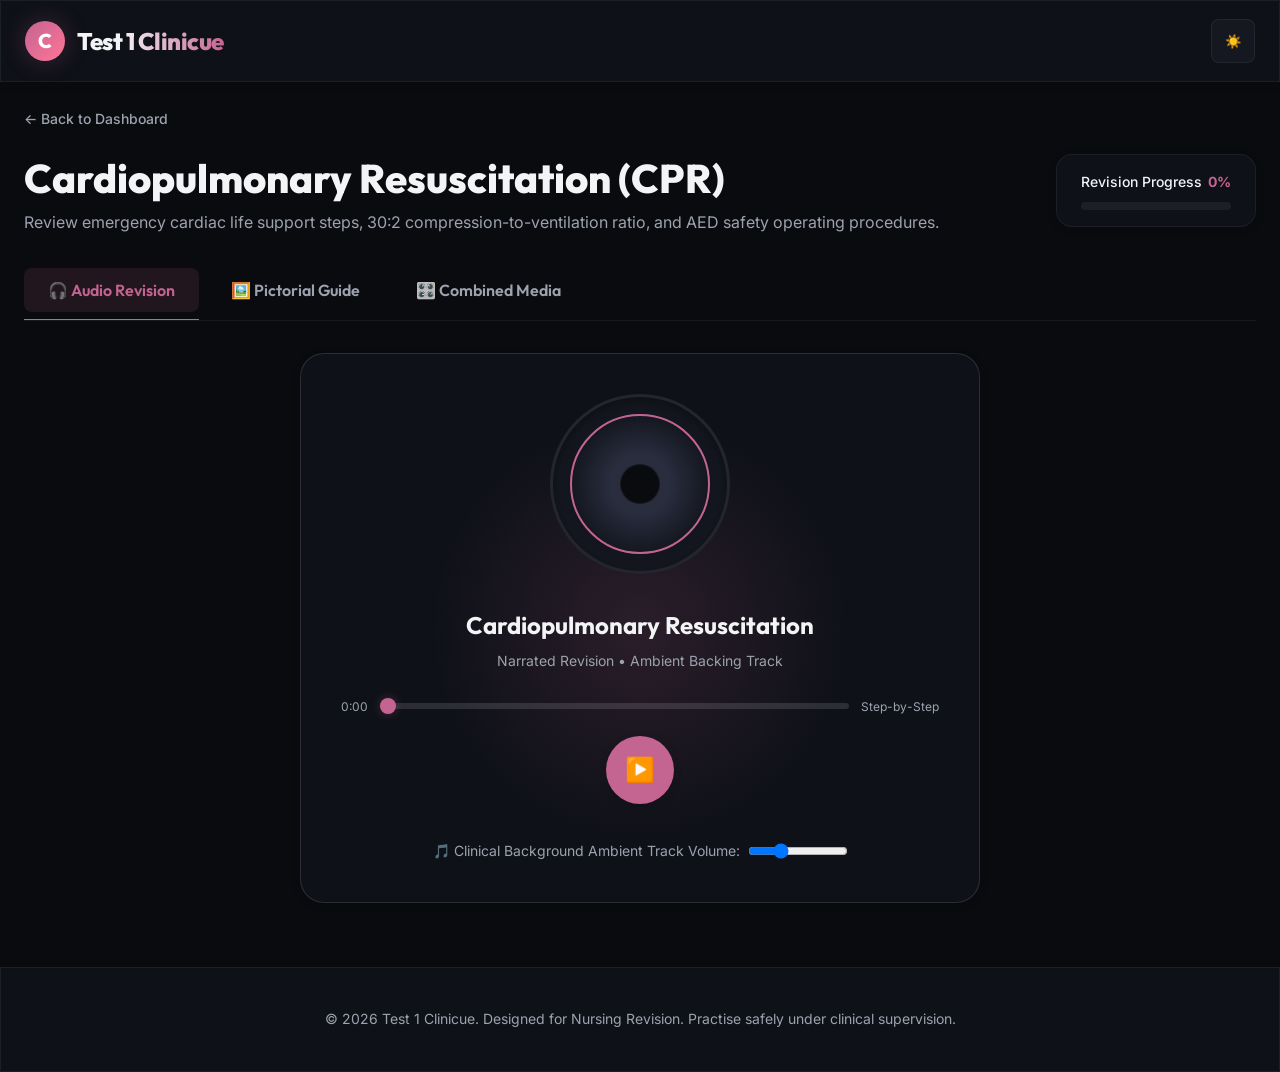
==== procedures/cardiopulmonary-resuscitation.html @ 4be1e056 "Trial-1" ====
<!DOCTYPE html>
<html lang="en" data-theme="dark">
<head>
    <meta charset="UTF-8">
    <meta name="viewport" content="width=device-width, initial-scale=1.0">
    <title>Cardiopulmonary Resuscitation Revision - Test 1 Clinicue</title>
    <meta name="description" content="Quick multimedia-rich revision guide for the CPR procedure. Learn key steps with audio, pictures and video.">
    <link rel="stylesheet" href="../css/styles.css">
</head>
<body>
    <header class="glass">
        <div class="container navbar">
            <a href="../index.html" class="brand">
                <div class="brand-icon">C</div>
                <div class="brand-name">Test 1 Clinicue</div>
            </a>
            <div class="nav-actions">
                <button class="theme-toggle-btn" id="theme-toggle" aria-label="Toggle theme">☀️</button>
            </div>
        </div>
    </header>

    <main class="container">
        <!-- Back Navigation -->
        <a href="../index.html" class="back-nav">← Back to Dashboard</a>

        <!-- Header Block -->
        <section class="procedure-header">
            <div class="procedure-title-section">
                <h1>Cardiopulmonary Resuscitation (CPR)</h1>
                <p class="procedure-subtitle">Review emergency cardiac life support steps, 30:2 compression-to-ventilation ratio, and AED safety operating procedures.</p>
            </div>
            
            <!-- Progress Tracker -->
            <div class="glass" style="padding: 16px 24px; border-radius: var(--border-radius-md); min-width: 200px;">
                <div style="display: flex; justify-content: space-between; font-size: 14px; margin-bottom: 8px; font-weight: 500;">
                    <span>Revision Progress</span>
                    <span id="procedure-progress-pct" style="color: var(--accent); font-weight: 700;">0%</span>
                </div>
                <div style="background: var(--border-color); height: 8px; border-radius: 4px; overflow: hidden;">
                    <div id="procedure-progress-bar" style="width: 0%; height: 100%; background: var(--accent); transition: var(--transition-smooth);"></div>
                </div>
            </div>
        </section>

        <!-- Mode Switcher Tabs -->
        <nav class="mode-tabs" aria-label="Study modes">
            <button class="mode-tab active" data-mode="audio" id="tab-audio">🎧 Audio Revision</button>
            <button class="mode-tab" data-mode="pictorial" id="tab-pictorial">🖼️ Pictorial Guide</button>
            <button class="mode-tab" data-mode="combined" id="tab-combined">🎛️ Combined Media</button>
        </nav>

        <!-- 1. AUDIO MODE VIEW -->
        <section class="mode-view active" id="audio-view">
            <div class="audio-deck glass" id="audio-deck-element">
                <div class="deck-glow"></div>
                <div class="cassette-box">
                    <div class="disc-icon">
                        <div class="disc-inner"></div>
                    </div>
                </div>
                <div class="track-info">
                    <h2 class="track-title">Cardiopulmonary Resuscitation</h2>
                    <p class="track-artist">Narrated Revision &bull; Ambient Backing Track</p>
                </div>
                <div class="deck-controls">
                    <!-- Progress Bar -->
                    <div class="progress-slider-container">
                        <span id="audio-time-current">0:00</span>
                        <input type="range" class="progress-slider" id="audio-progress" min="0" max="100" value="0">
                        <span id="audio-time-total">Step-by-Step</span>
                    </div>
                    <!-- Play buttons -->
                    <div class="control-buttons">
                        <button class="control-btn" id="audio-prev-btn" style="display:none;" aria-label="Previous step">⏮️</button>
                        <button class="control-btn btn-play" id="audio-play-btn" aria-label="Play narration">▶️</button>
                        <button class="control-btn" id="audio-next-btn" style="display:none;" aria-label="Next step">⏭️</button>
                    </div>
                    <!-- Background track volume -->
                    <label class="sound-toggle-label" for="audio-volume">
                        🎵 Clinical Background Ambient Track Volume:
                        <input type="range" id="audio-volume" min="0" max="0.5" step="0.05" value="0.15" style="width: 100px;">
                    </label>
                </div>
            </div>
        </section>

        <!-- 2. PICTORIAL MODE VIEW -->
        <section class="mode-view" id="pictorial-view">
            <div class="pictorial-guide">
                <div class="guide-hero glass">
                    <img src="../media/images/cardiopulmonary-resuscitation.jpg" alt="Sterile CPR Procedure visual guide">
                </div>
                
                <h2 style="font-family: var(--font-heading); font-size: 24px; font-weight: 700; margin-bottom: 24px;">Revision Checklist</h2>
                <div class="step-timeline" id="checklist-steps-container">
                    <!-- Steps will be generated here -->
                </div>
            </div>
        </section>

        <!-- 3. COMBINED MODE VIEW -->
        <section class="mode-view" id="combined-view">
            <div class="combined-split">
                <!-- Video block -->
                <div class="video-player-wrapper">
                    <video id="procedure-video-element" controls preload="metadata">
                        <source src="../media/video/cardiopulmonary-resuscitation.mp4" type="video/mp4">
                        Your browser does not support the video tag.
                    </video>
                </div>

                <!-- Synced Interactive Show block -->
                <div class="interactive-show-wrapper glass">
                    <div class="show-header">
                        <span class="show-title">Audio-Slideshow revision</span>
                        <span class="show-steps-tracker" id="slide-tracker">Step 1 of 5</span>
                    </div>
                    <div class="show-body">
                        <div class="show-slide-num" id="slide-number">01</div>
                        <div class="show-slide-text" id="slide-text">
                            <!-- Text will load here -->
                        </div>
                    </div>
                    <div class="show-controls">
                        <div style="display: flex; gap: 12px; justify-content: space-between;">
                            <button class="btn-secondary" id="combined-prev-btn" style="flex: 1;">◀ Previous</button>
                            <button class="btn-secondary" id="combined-next-btn" style="flex: 1;">Next ▶</button>
                        </div>
                        <button class="btn-primary interactive-play-btn" id="combined-play-btn">▶️ Start Auto Guide</button>
                    </div>
                </div>
            </div>
        </section>

    </main>

    <!-- Hidden audio element for ambient backing track -->
    <audio id="ambient-audio-player" src="../media/audio/cardiopulmonary-resuscitation.mp3" preload="metadata"></audio>

    <footer class="glass" style="margin-top: 64px;">
        <div class="container">
            <p>&copy; 2026 Test 1 Clinicue. Designed for Nursing Revision. Practise safely under clinical supervision.</p>
        </div>
    </footer>

    <!-- Shared Modules -->
    <script src="../js/shared.js"></script>
    <script src="../js/procedure-init.js"></script>
    <script>
        document.addEventListener('DOMContentLoaded', () => {
            const config = {
                slug: 'cardiopulmonary-resuscitation',
                totalSteps: 5,
                steps: [
                    "Scene Safety & Responsiveness",
                    "Activate Emergency Response",
                    "High-Quality Chest Compressions",
                    "Rescue Breaths",
                    "AED Operation"
                ],
                stepDescriptions: [
                    "Confirm scene safety, tap patient's shoulder and shout 'Are you okay?', and check breathing and pulse (max 10 seconds).",
                    "Call for help, send someone to retrieve an AED, and contact emergency services immediately.",
                    "Place heel of one hand on lower half of sternum, compress at depth of 2-2.4 inches, and speed of 100-120 compressions per minute.",
                    "Perform head-tilt, chin-lift to open airway, and deliver 2 rescue breaths (1 second each) after every 30 compressions.",
                    "Turn on the AED, apply pads to bare chest, follow vocal prompts, clear the patient during rhythm analysis, and deliver shock if advised."
                ]
            };

            // Initialize Procedure Page Engine
            window.initProcedurePage(config);
        });
    </script>
</body>
</html>
---- css/styles.css ----
@import url('https://fonts.googleapis.com/css2?family=Inter:wght@300;400;500;600;700&family=Outfit:wght@400;500;600;700;800&display=swap');

:root {
    /* Color Palette */
    --accent: hsl(332, 45%, 58%);
    --accent-hover: hsl(332, 45%, 48%);
    --accent-glow: hsla(332, 45%, 58%, 0.3);
    --accent-light: hsla(332, 45%, 58%, 0.12);
    
    /* Dark Mode Defaults */
    --bg-main: #0a0b0e;
    --bg-surface: rgba(18, 20, 28, 0.75);
    --bg-surface-hover: rgba(26, 29, 41, 0.85);
    --bg-input: #151821;
    --border-color: rgba(255, 255, 255, 0.06);
    --border-color-hover: rgba(255, 255, 255, 0.12);
    --text-main: #f3f4f6;
    --text-muted: #9ca3af;
    --text-inverse: #111827;
    
    /* Layout */
    --max-width: 1280px;
    --border-radius-sm: 8px;
    --border-radius-md: 16px;
    --border-radius-lg: 24px;
    --shadow-sm: 0 2px 8px rgba(0, 0, 0, 0.15);
    --shadow-md: 0 8px 30px rgba(0, 0, 0, 0.3);
    --shadow-glow: 0 0 25px hsla(332, 45%, 58%, 0.25);
    
    /* Status Colors */
    --success: #10b981;
    --warning: #f59e0b;
    --info: #3b82f6;
    --success-light: rgba(16, 185, 129, 0.1);
    
    /* Font Families */
    --font-heading: 'Outfit', sans-serif;
    --font-body: 'Inter', sans-serif;
    
    --transition-smooth: all 0.3s cubic-bezier(0.4, 0, 0.2, 1);
    --transition-fast: all 0.15s ease;
}

/* Light Mode Overrides */
[data-theme="light"] {
    --bg-main: #f5f6fa;
    --bg-surface: rgba(255, 255, 255, 0.8);
    --bg-surface-hover: rgba(255, 255, 255, 0.95);
    --bg-input: #ffffff;
    --border-color: rgba(0, 0, 0, 0.06);
    --border-color-hover: rgba(0, 0, 0, 0.12);
    --text-main: #1f2937;
    --text-muted: #6b7280;
    --text-inverse: #ffffff;
    --shadow-md: 0 8px 30px rgba(0, 0, 0, 0.05);
}

/* Global Reset */
* {
    box-sizing: border-box;
    margin: 0;
    padding: 0;
}

body {
    background-color: var(--bg-main);
    color: var(--text-main);
    font-family: var(--font-body);
    line-height: 1.6;
    -webkit-font-smoothing: antialiased;
    transition: background-color 0.4s ease, color 0.4s ease;
    min-height: 100vh;
    display: flex;
    flex-direction: column;
    overflow-x: hidden;
}

/* Glassmorphism Effect */
.glass {
    backdrop-filter: blur(16px);
    -webkit-backdrop-filter: blur(16px);
    background: var(--bg-surface);
    border: 1px solid var(--border-color);
    box-shadow: var(--shadow-sm);
}

/* Container */
.container {
    width: 100%;
    max-width: var(--max-width);
    margin: 0 auto;
    padding: 0 24px;
}

/* Header & Navigation */
header {
    width: 100%;
    position: sticky;
    top: 0;
    z-index: 100;
    border-bottom: 1px solid var(--border-color);
    margin-bottom: 24px;
}

header .navbar {
    height: 80px;
    display: flex;
    justify-content: space-between;
    align-items: center;
}

.brand {
    display: flex;
    align-items: center;
    gap: 12px;
    text-decoration: none;
    color: var(--text-main);
}

.brand-icon {
    width: 40px;
    height: 40px;
    border-radius: 50%;
    background: linear-gradient(135deg, var(--accent), #ff7597);
    display: flex;
    align-items: center;
    justify-content: center;
    box-shadow: var(--shadow-glow);
    font-family: var(--font-heading);
    font-weight: 800;
    color: white;
    font-size: 20px;
}

.brand-name {
    font-family: var(--font-heading);
    font-size: 24px;
    font-weight: 800;
    letter-spacing: -0.5px;
    background: linear-gradient(to right, var(--text-main) 30%, var(--accent));
    -webkit-background-clip: text;
    -webkit-text-fill-color: transparent;
}

.nav-actions {
    display: flex;
    align-items: center;
    gap: 16px;
}

/* Theme Toggle Button */
.theme-toggle-btn {
    background: var(--bg-input);
    border: 1px solid var(--border-color);
    width: 44px;
    height: 44px;
    border-radius: var(--border-radius-sm);
    cursor: pointer;
    color: var(--text-main);
    display: flex;
    align-items: center;
    justify-content: center;
    transition: var(--transition-smooth);
}

.theme-toggle-btn:hover {
    border-color: var(--accent);
    color: var(--accent);
    transform: translateY(-2px);
}

/* Main Dashboard UI */
.hero-section {
    padding: 60px 0 40px;
    text-align: center;
    position: relative;
    overflow: hidden;
}

.hero-glow {
    position: absolute;
    top: -150px;
    left: 50%;
    transform: translateX(-50%);
    width: 500px;
    height: 300px;
    background: radial-gradient(circle, var(--accent-glow) 0%, transparent 70%);
    z-index: -1;
    pointer-events: none;
}

.hero-title {
    font-family: var(--font-heading);
    font-size: 52px;
    font-weight: 800;
    line-height: 1.1;
    margin-bottom: 16px;
    letter-spacing: -1px;
}

.hero-subtitle {
    font-size: 18px;
    color: var(--text-muted);
    max-width: 600px;
    margin: 0 auto 32px;
    font-weight: 400;
}

/* Global Stats Banner */
.stats-banner {
    display: grid;
    grid-template-columns: repeat(auto-fit, minmax(200px, 1fr));
    gap: 16px;
    margin-bottom: 48px;
    padding: 24px;
    border-radius: var(--border-radius-md);
}

.stat-item {
    text-align: center;
}

.stat-val {
    font-family: var(--font-heading);
    font-size: 32px;
    font-weight: 700;
    color: var(--accent);
}

.stat-lbl {
    font-size: 14px;
    color: var(--text-muted);
    text-transform: uppercase;
    letter-spacing: 1px;
    font-weight: 500;
    margin-top: 4px;
}

/* Grid Layout for Procedures */
.procedure-grid {
    display: grid;
    grid-template-columns: repeat(auto-fill, minmax(280px, 1fr));
    gap: 32px;
    margin-bottom: 64px;
}

.procedure-card {
    border-radius: var(--border-radius-md);
    overflow: hidden;
    transition: var(--transition-smooth);
    display: flex;
    flex-direction: column;
}

.procedure-card:hover {
    transform: translateY(-8px);
    border-color: var(--accent);
    box-shadow: var(--shadow-md), 0 0 20px rgba(224, 82, 137, 0.15);
}

.card-img-wrapper {
    position: relative;
    width: 100%;
    padding-bottom: 75%; /* 4:3 Aspect Ratio */
    background: var(--bg-input);
    overflow: hidden;
}

.card-img {
    position: absolute;
    top: 0;
    left: 0;
    width: 100%;
    height: 100%;
    object-fit: cover;
    transition: var(--transition-smooth);
}

.procedure-card:hover .card-img {
    transform: scale(1.05);
}

.card-badge {
    position: absolute;
    top: 16px;
    right: 16px;
    background: var(--bg-main);
    border: 1px solid var(--border-color);
    padding: 6px 12px;
    border-radius: 20px;
    font-size: 12px;
    font-weight: 600;
    color: var(--text-muted);
    transition: var(--transition-smooth);
}

.procedure-card:hover .card-badge.status-completed {
    border-color: var(--success);
    color: var(--success);
    box-shadow: 0 0 8px rgba(16, 185, 129, 0.2);
}

.procedure-card:hover .card-badge.status-revision {
    border-color: var(--accent);
    color: var(--accent);
}

.card-content {
    padding: 24px;
    display: flex;
    flex-direction: column;
    flex-grow: 1;
}

.card-title {
    font-family: var(--font-heading);
    font-size: 22px;
    font-weight: 700;
    margin-bottom: 10px;
    line-height: 1.3;
}

.card-desc {
    font-size: 14px;
    color: var(--text-muted);
    margin-bottom: 20px;
    flex-grow: 1;
}

.card-meta {
    display: flex;
    align-items: center;
    justify-content: space-between;
    margin-bottom: 20px;
    font-size: 12px;
    color: var(--text-muted);
    border-top: 1px solid var(--border-color);
    padding-top: 16px;
}

.meta-item {
    display: flex;
    align-items: center;
    gap: 6px;
}

.btn-primary {
    background: var(--accent);
    border: none;
    color: white;
    font-family: var(--font-heading);
    font-weight: 600;
    font-size: 16px;
    padding: 12px 24px;
    border-radius: var(--border-radius-sm);
    cursor: pointer;
    transition: var(--transition-smooth);
    display: flex;
    align-items: center;
    justify-content: center;
    gap: 8px;
    text-decoration: none;
    box-shadow: var(--shadow-sm);
}

.btn-primary:hover {
    background: var(--accent-hover);
    box-shadow: 0 4px 15px var(--accent-glow);
    transform: translateY(-1px);
}

.btn-secondary {
    background: var(--bg-input);
    border: 1px solid var(--border-color);
    color: var(--text-main);
    font-family: var(--font-heading);
    font-weight: 600;
    font-size: 16px;
    padding: 12px 24px;
    border-radius: var(--border-radius-sm);
    cursor: pointer;
    transition: var(--transition-smooth);
    display: inline-flex;
    align-items: center;
    justify-content: center;
    gap: 8px;
    text-decoration: none;
}

.btn-secondary:hover {
    border-color: var(--accent);
    color: var(--accent);
    transform: translateY(-1px);
}

/* Footer */
footer {
    margin-top: auto;
    border-top: 1px solid var(--border-color);
    padding: 40px 0;
    text-align: center;
    font-size: 14px;
    color: var(--text-muted);
}

/* Detail Page Specific Styling */
.back-nav {
    display: inline-flex;
    align-items: center;
    gap: 8px;
    color: var(--text-muted);
    text-decoration: none;
    font-weight: 500;
    font-size: 14px;
    margin-bottom: 24px;
    transition: var(--transition-fast);
}

.back-nav:hover {
    color: var(--accent);
}

.procedure-header {
    display: flex;
    justify-content: space-between;
    align-items: flex-start;
    flex-wrap: wrap;
    gap: 24px;
    margin-bottom: 32px;
}

.procedure-title-section h1 {
    font-family: var(--font-heading);
    font-size: 40px;
    font-weight: 800;
    line-height: 1.2;
    margin-bottom: 8px;
}

.procedure-subtitle {
    font-size: 16px;
    color: var(--text-muted);
}

/* Mode Switcher Tabs */
.mode-tabs {
    display: flex;
    gap: 8px;
    border-bottom: 1px solid var(--border-color);
    margin-bottom: 32px;
    padding-bottom: 8px;
    overflow-x: auto;
}

.mode-tab {
    background: none;
    border: none;
    color: var(--text-muted);
    font-family: var(--font-heading);
    font-size: 16px;
    font-weight: 600;
    padding: 12px 24px;
    border-radius: var(--border-radius-sm);
    cursor: pointer;
    transition: var(--transition-smooth);
    display: flex;
    align-items: center;
    gap: 8px;
    white-space: nowrap;
    position: relative;
}

.mode-tab:hover {
    color: var(--accent);
    background: var(--bg-surface);
}

.mode-tab.active {
    color: var(--accent);
    background: var(--accent-light);
}

.mode-tab.active::after {
    content: '';
    position: absolute;
    bottom: -9px;
    left: 0;
    width: 100%;
    height: 2px;
    background: var(--accent);
}

/* Content Mode Views */
.mode-view {
    display: none;
    animation: fadeIn 0.4s ease forwards;
}

.mode-view.active {
    display: block;
}

@keyframes fadeIn {
    from { opacity: 0; transform: translateY(10px); }
    to { opacity: 1; transform: translateY(0); }
}

/* AUDIO MODE - Classic Audio Deck */
.audio-deck {
    max-width: 680px;
    margin: 0 auto;
    border-radius: var(--border-radius-lg);
    padding: 40px;
    text-align: center;
    border-color: var(--border-color-hover);
    position: relative;
}

.deck-glow {
    position: absolute;
    top: 50%;
    left: 50%;
    transform: translate(-50%, -50%);
    width: 80%;
    height: 80%;
    background: radial-gradient(circle, var(--accent-glow) 0%, transparent 60%);
    z-index: -1;
    pointer-events: none;
    opacity: 0.5;
    transition: var(--transition-smooth);
}

.audio-deck.playing .deck-glow {
    opacity: 1;
    width: 100%;
    height: 100%;
}

.cassette-box {
    margin: 0 auto 32px;
    width: 180px;
    height: 180px;
    border-radius: 50%;
    background: var(--bg-input);
    border: 3px solid var(--border-color);
    display: flex;
    align-items: center;
    justify-content: center;
    position: relative;
    box-shadow: inset 0 4px 15px rgba(0, 0, 0, 0.4);
}

.disc-icon {
    width: 140px;
    height: 140px;
    border-radius: 50%;
    background: radial-gradient(circle, #292d3e 30%, #151821 70%);
    border: 2px solid var(--accent);
    display: flex;
    align-items: center;
    justify-content: center;
    box-shadow: var(--shadow-sm);
}

.disc-inner {
    width: 40px;
    height: 40px;
    border-radius: 50%;
    background: var(--bg-main);
    border: 1px solid var(--border-color);
}

.audio-deck.playing .disc-icon {
    animation: rotateDisc 8s linear infinite;
}

@keyframes rotateDisc {
    from { transform: rotate(0deg); }
    to { transform: rotate(360deg); }
}

.track-info {
    margin-bottom: 24px;
}

.track-title {
    font-family: var(--font-heading);
    font-size: 24px;
    font-weight: 700;
    margin-bottom: 6px;
}

.track-artist {
    font-size: 14px;
    color: var(--text-muted);
}

/* Audio Controls */
.deck-controls {
    display: flex;
    flex-direction: column;
    gap: 20px;
}

.progress-slider-container {
    display: flex;
    align-items: center;
    gap: 12px;
    font-size: 12px;
    color: var(--text-muted);
}

.progress-slider {
    flex-grow: 1;
    -webkit-appearance: none;
    appearance: none;
    height: 6px;
    border-radius: 3px;
    background: var(--border-color-hover);
    outline: none;
    cursor: pointer;
}

.progress-slider::-webkit-slider-thumb {
    -webkit-appearance: none;
    appearance: none;
    width: 16px;
    height: 16px;
    border-radius: 50%;
    background: var(--accent);
    cursor: pointer;
    box-shadow: 0 0 10px var(--accent-glow);
    transition: var(--transition-fast);
}

.progress-slider::-webkit-slider-thumb:hover {
    transform: scale(1.2);
}

.control-buttons {
    display: flex;
    align-items: center;
    justify-content: center;
    gap: 24px;
}

.control-btn {
    background: var(--bg-input);
    border: 1px solid var(--border-color);
    width: 52px;
    height: 52px;
    border-radius: 50%;
    display: flex;
    align-items: center;
    justify-content: center;
    cursor: pointer;
    color: var(--text-main);
    font-size: 18px;
    transition: var(--transition-smooth);
}

.control-btn:hover {
    border-color: var(--accent);
    color: var(--accent);
    transform: scale(1.05);
}

.control-btn.btn-play {
    background: var(--accent);
    color: white;
    width: 68px;
    height: 68px;
    font-size: 24px;
    border: none;
    box-shadow: var(--shadow-sm);
}

.control-btn.btn-play:hover {
    background: var(--accent-hover);
    box-shadow: var(--shadow-glow);
    transform: scale(1.08);
}

.sound-toggle-label {
    display: flex;
    align-items: center;
    justify-content: center;
    gap: 8px;
    font-size: 14px;
    color: var(--text-muted);
    cursor: pointer;
    margin-top: 16px;
}

/* PICTORIAL MODE */
.pictorial-guide {
    display: flex;
    flex-direction: column;
    gap: 40px;
}

.guide-hero {
    border-radius: var(--border-radius-lg);
    overflow: hidden;
    position: relative;
    max-height: 480px;
}

.guide-hero img {
    width: 100%;
    height: 100%;
    object-fit: cover;
}

.step-timeline {
    position: relative;
    padding-left: 32px;
}

.step-timeline::before {
    content: '';
    position: absolute;
    left: 11px;
    top: 12px;
    bottom: 12px;
    width: 2px;
    background: var(--border-color);
}

.step-card {
    border-radius: var(--border-radius-md);
    padding: 24px;
    margin-bottom: 24px;
    position: relative;
    transition: var(--transition-smooth);
}

.step-card:hover {
    border-color: var(--accent);
}

.step-card.active-narration {
    border-color: var(--accent);
    background: var(--accent-light);
    box-shadow: var(--shadow-glow);
}

.step-number {
    position: absolute;
    left: -32px;
    top: 24px;
    width: 24px;
    height: 24px;
    border-radius: 50%;
    background: var(--bg-input);
    border: 2px solid var(--border-color);
    display: flex;
    align-items: center;
    justify-content: center;
    font-size: 12px;
    font-weight: 700;
    color: var(--text-muted);
    transition: var(--transition-smooth);
    z-index: 2;
}

.step-card:hover .step-number, 
.step-card.active-narration .step-number {
    background: var(--accent);
    border-color: var(--accent);
    color: white;
}

.step-header {
    display: flex;
    justify-content: space-between;
    align-items: center;
    margin-bottom: 12px;
}

.step-title {
    font-family: var(--font-heading);
    font-size: 20px;
    font-weight: 700;
}

.step-status-check {
    cursor: pointer;
    width: 24px;
    height: 24px;
    border-radius: 50%;
    border: 2px solid var(--border-color);
    display: flex;
    align-items: center;
    justify-content: center;
    color: transparent;
    transition: var(--transition-fast);
}

.step-status-check:hover {
    border-color: var(--accent);
}

.step-status-check.checked {
    background: var(--success);
    border-color: var(--success);
    color: white;
}

/* COMBINED MODE (Video & Interactive Sync) */
.combined-split {
    display: grid;
    grid-template-columns: 1.5fr 1fr;
    gap: 32px;
}

@media (max-width: 992px) {
    .combined-split {
        grid-template-columns: 1fr;
    }
}

.video-player-wrapper {
    border-radius: var(--border-radius-lg);
    overflow: hidden;
    background: black;
    border: 1px solid var(--border-color);
    aspect-ratio: 16/9;
    position: relative;
}

.video-player-wrapper video {
    width: 100%;
    height: 100%;
    object-fit: cover;
}

/* Custom Interactive Slideshow */
.interactive-show-wrapper {
    border-radius: var(--border-radius-lg);
    border: 1px solid var(--border-color);
    padding: 32px;
    display: flex;
    flex-direction: column;
    justify-content: space-between;
    height: 100%;
}

.show-header {
    display: flex;
    justify-content: space-between;
    align-items: center;
    margin-bottom: 24px;
    border-bottom: 1px solid var(--border-color);
    padding-bottom: 12px;
}

.show-title {
    font-family: var(--font-heading);
    font-size: 20px;
    font-weight: 700;
}

.show-steps-tracker {
    font-size: 14px;
    color: var(--text-muted);
}

.show-body {
    flex-grow: 1;
    display: flex;
    flex-direction: column;
    justify-content: center;
    min-height: 240px;
}

.show-slide-text {
    font-size: 16px;
    line-height: 1.7;
    margin-bottom: 24px;
    transition: var(--transition-smooth);
}

.show-slide-num {
    font-size: 64px;
    font-weight: 800;
    font-family: var(--font-heading);
    color: var(--accent-light);
    line-height: 1;
    margin-bottom: 12px;
}

.show-controls {
    display: flex;
    flex-direction: column;
    gap: 16px;
    border-top: 1px solid var(--border-color);
    padding-top: 24px;
}

.interactive-play-btn {
    width: 100%;
}

/* Responsive adjustments */
@media (max-width: 768px) {
    .hero-title {
        font-size: 38px;
    }
    
    .procedure-header {
        flex-direction: column;
        align-items: stretch;
    }
    
    .procedure-title-section h1 {
        font-size: 32px;
    }
}
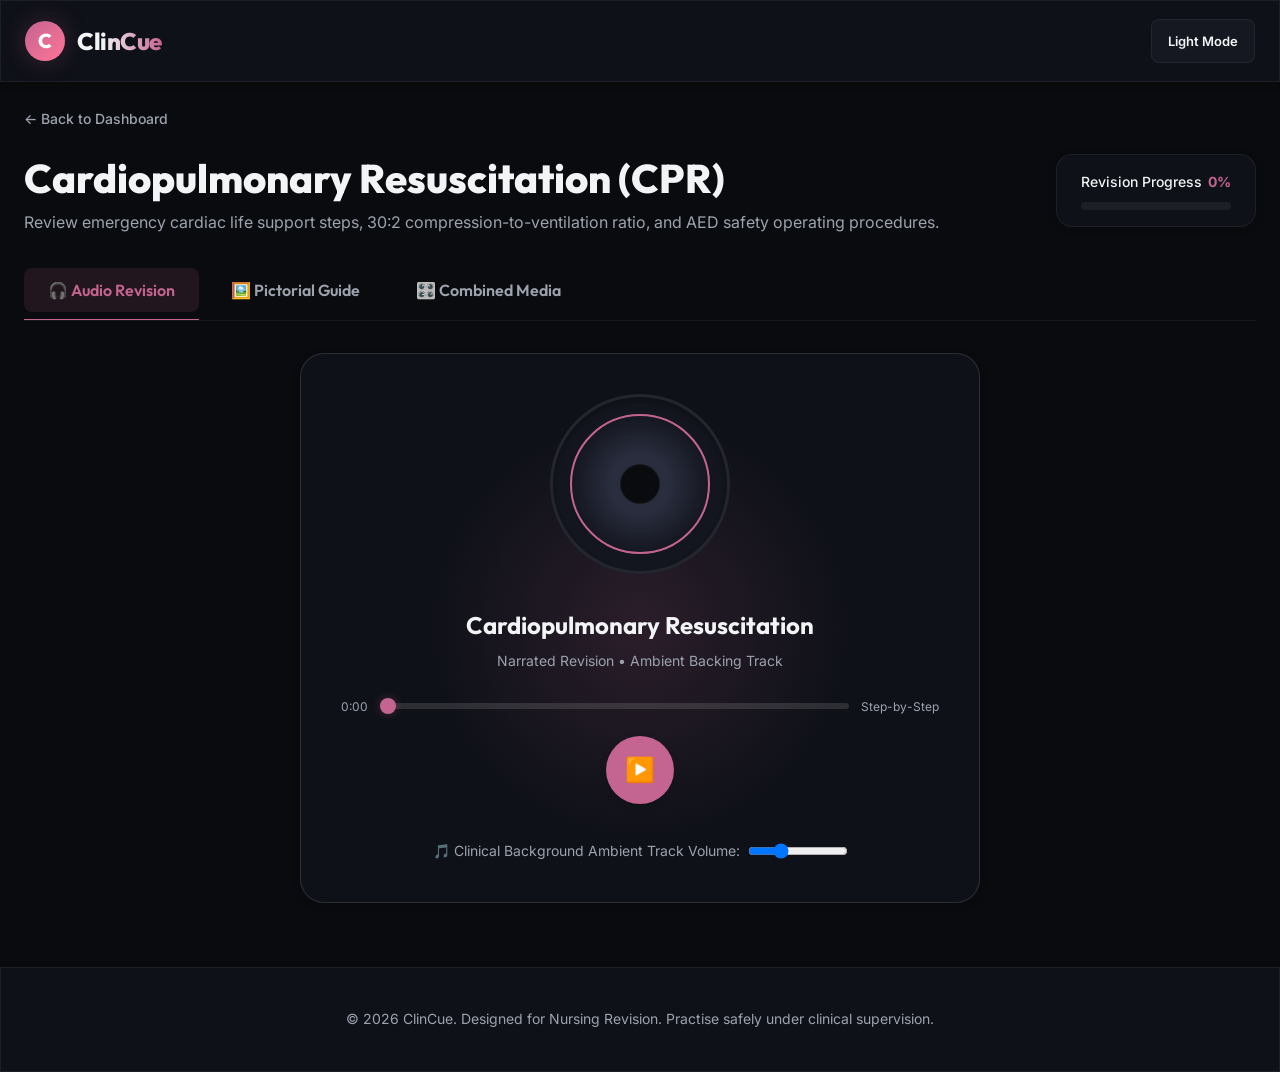
==== commit 355b4f34: "Remove Tkinter desktop app, apply professional dashboard look to website The desktop app can't run o" ====
--- a/procedures/cardiopulmonary-resuscitation.html
+++ b/procedures/cardiopulmonary-resuscitation.html
@@ -3,19 +3,26 @@
 <head>
     <meta charset="UTF-8">
     <meta name="viewport" content="width=device-width, initial-scale=1.0">
-    <title>Cardiopulmonary Resuscitation Revision - Test 1 Clinicue</title>
+    <title>Cardiopulmonary Resuscitation Revision - ClinCue</title>
     <meta name="description" content="Quick multimedia-rich revision guide for the CPR procedure. Learn key steps with audio, pictures and video.">
     <link rel="stylesheet" href="../css/styles.css">
+    <link rel="manifest" href="../manifest.json">
+    <link rel="icon" href="../icons/icon-192.png">
+    <link rel="apple-touch-icon" href="../icons/icon-192.png">
+    <meta name="theme-color" content="#c46491">
+    <meta name="apple-mobile-web-app-capable" content="yes">
+    <meta name="apple-mobile-web-app-status-bar-style" content="black-translucent">
+    <meta name="apple-mobile-web-app-title" content="ClinCue">
 </head>
 <body>
     <header class="glass">
         <div class="container navbar">
             <a href="../index.html" class="brand">
                 <div class="brand-icon">C</div>
-                <div class="brand-name">Test 1 Clinicue</div>
+                <div class="brand-name">ClinCue</div>
             </a>
             <div class="nav-actions">
-                <button class="theme-toggle-btn" id="theme-toggle" aria-label="Toggle theme">☀️</button>
+                <button class="theme-toggle-btn" id="theme-toggle" aria-label="Toggle theme">Light Mode</button>
             </div>
         </div>
     </header>
@@ -140,7 +147,7 @@
 
     <footer class="glass" style="margin-top: 64px;">
         <div class="container">
-            <p>&copy; 2026 Test 1 Clinicue. Designed for Nursing Revision. Practise safely under clinical supervision.</p>
+            <p>&copy; 2026 ClinCue. Designed for Nursing Revision. Practise safely under clinical supervision.</p>
         </div>
     </footer>
 
--- a/css/styles.css
+++ b/css/styles.css
@@ -152,14 +152,18 @@
 .theme-toggle-btn {
     background: var(--bg-input);
     border: 1px solid var(--border-color);
-    width: 44px;
     height: 44px;
+    padding: 0 16px;
     border-radius: var(--border-radius-sm);
     cursor: pointer;
     color: var(--text-main);
-    display: flex;
-    align-items: center;
-    justify-content: center;
+    font-family: var(--font-body);
+    font-size: 13px;
+    font-weight: 600;
+    display: flex;
+    align-items: center;
+    justify-content: center;
+    white-space: nowrap;
     transition: var(--transition-smooth);
 }
 
@@ -204,36 +208,6 @@
     max-width: 600px;
     margin: 0 auto 32px;
     font-weight: 400;
-}
-
-/* Global Stats Banner */
-.stats-banner {
-    display: grid;
-    grid-template-columns: repeat(auto-fit, minmax(200px, 1fr));
-    gap: 16px;
-    margin-bottom: 48px;
-    padding: 24px;
-    border-radius: var(--border-radius-md);
-}
-
-.stat-item {
-    text-align: center;
-}
-
-.stat-val {
-    font-family: var(--font-heading);
-    font-size: 32px;
-    font-weight: 700;
-    color: var(--accent);
-}
-
-.stat-lbl {
-    font-size: 14px;
-    color: var(--text-muted);
-    text-transform: uppercase;
-    letter-spacing: 1px;
-    font-weight: 500;
-    margin-top: 4px;
 }
 
 /* Grid Layout for Procedures */
